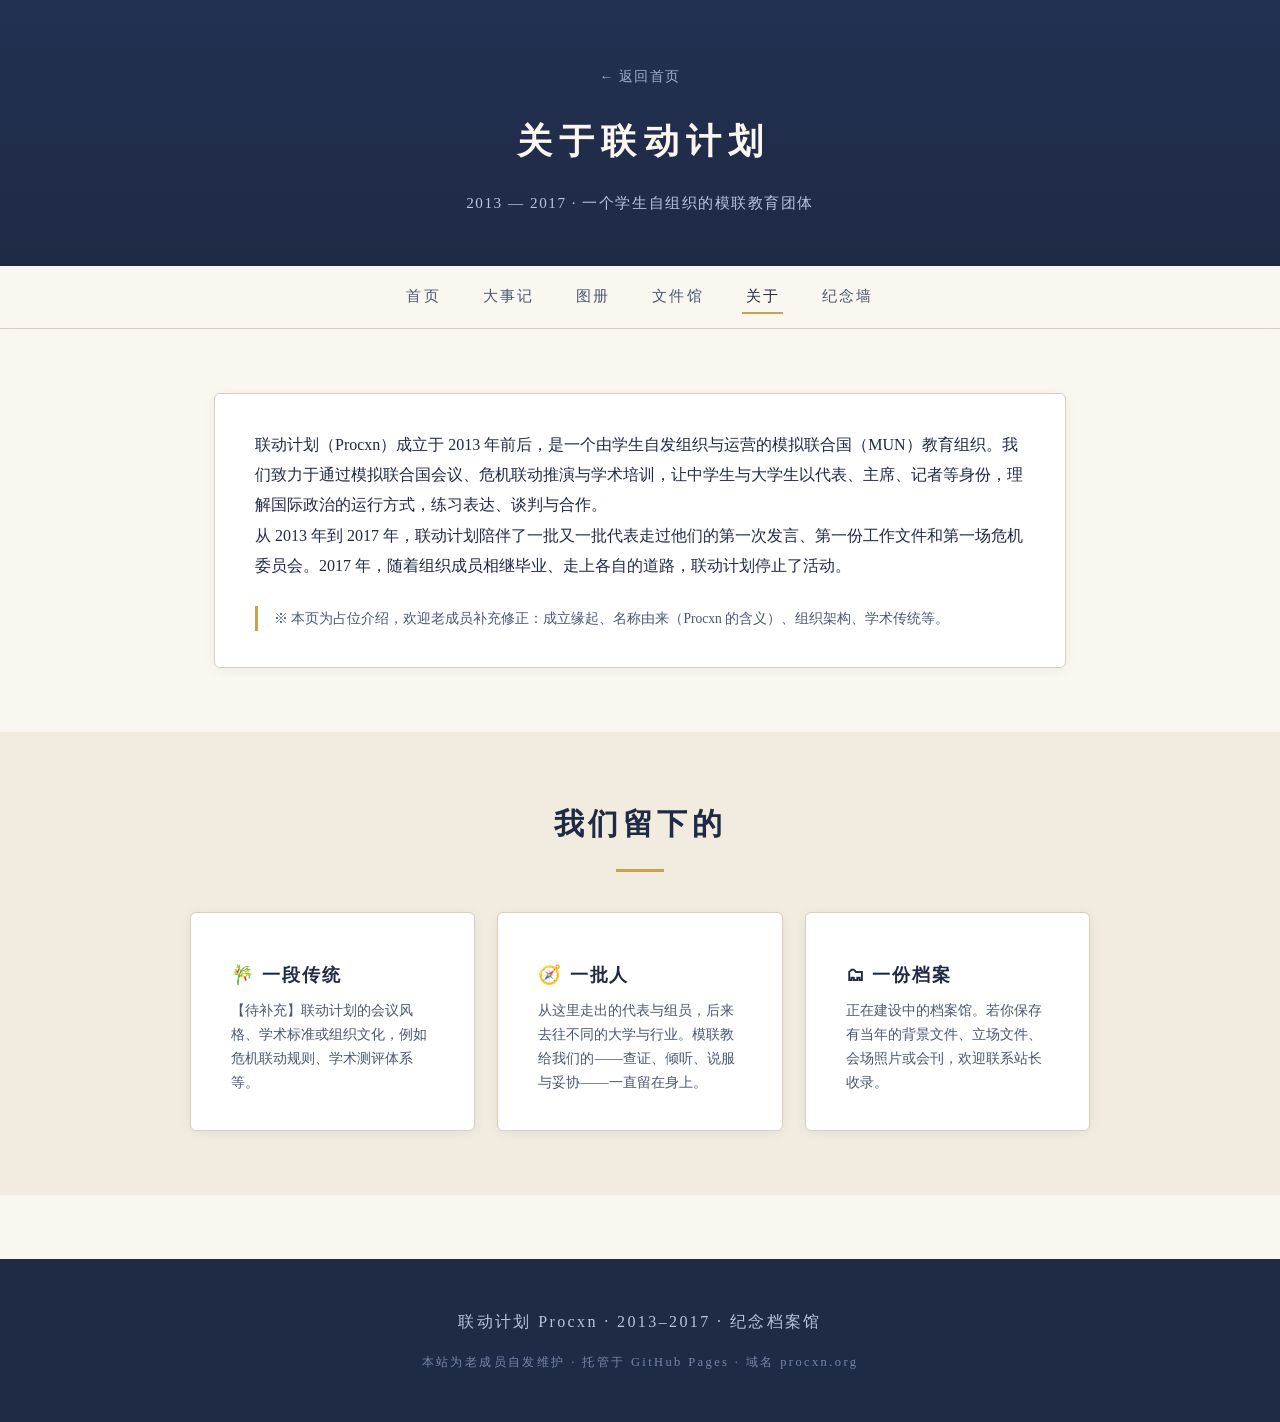
==== about.html @ cff94546 "feat: 扩展为纪念档案馆——图册（灯箱预览）、文件馆（PDF 在线阅读/筛选）、大事记、纪念墙、多页导航" ====
<!DOCTYPE html>
<html lang="zh-CN">
<head>
<meta charset="UTF-8">
<meta name="viewport" content="width=device-width, initial-scale=1.0">
<title>关于 · 联动计划 Procxn 纪念档案馆</title>
<link rel="icon" href="data:image/svg+xml,%3Csvg xmlns='http://www.w3.org/2000/svg' viewBox='0 0 100 100'%3E%3Ccircle cx='50' cy='50' r='46' fill='%231f2a44'/%3E%3Ctext x='50' y='63' font-size='42' text-anchor='middle' fill='%23e8c979' font-family='Georgia,serif'%3EP%3C/text%3E%3C/svg%3E">
<link rel="stylesheet" href="style.css">
</head>
<body>

<header class="pagehead">
  <div class="crumb"><a href="index.html">← 返回首页</a></div>
  <h1>关于联动计划</h1>
  <p>2013 — 2017 · 一个学生自组织的模联教育团体</p>
</header>

<nav class="nav">
  <a href="index.html">首页</a>
  <a href="timeline.html">大事记</a>
  <a href="gallery.html">图册</a>
  <a href="documents.html">文件馆</a>
  <a href="about.html" class="active">关于</a>
  <a href="memory.html">纪念墙</a>
</nav>

<main>
<section class="section">
  <div class="card">
    <p>联动计划（Procxn）成立于 2013 年前后，是一个由学生自发组织与运营的模拟联合国（MUN）教育组织。我们致力于通过模拟联合国会议、危机联动推演与学术培训，让中学生与大学生以代表、主席、记者等身份，理解国际政治的运行方式，练习表达、谈判与合作。</p>
    <p>从 2013 年到 2017 年，联动计划陪伴了一批又一批代表走过他们的第一次发言、第一份工作文件和第一场危机委员会。2017 年，随着组织成员相继毕业、走上各自的道路，联动计划停止了活动。</p>
    <p class="note">※ 本页为占位介绍，欢迎老成员补充修正：成立缘起、名称由来（Procxn 的含义）、组织架构、学术传统等。</p>
  </div>
</section>

<section class="section section-alt">
  <div class="inner">
    <h2>我们留下的</h2>
    <div class="portal">
      <div class="card">
        <h3>🎋 一段传统</h3>
        <p>【待补充】联动计划的会议风格、学术标准或组织文化，例如危机联动规则、学术测评体系等。</p>
      </div>
      <div class="card">
        <h3>🧭 一批人</h3>
        <p>从这里走出的代表与组员，后来去往不同的大学与行业。模联教给我们的——查证、倾听、说服与妥协——一直留在身上。</p>
      </div>
      <div class="card">
        <h3>🗂 一份档案</h3>
        <p>正在建设中的档案馆。若你保存有当年的背景文件、立场文件、会场照片或会刊，欢迎联系站长收录。</p>
      </div>
    </div>
  </div>
</section>
</main>

<footer class="footer">
  <p>联动计划 Procxn · 2013–2017 · 纪念档案馆</p>
  <p class="footer-small">本站为老成员自发维护 · 托管于 GitHub Pages · 域名 procxn.org</p>
</footer>

</body>
</html>
---- style.css ----
/* 联动计划纪念档案馆 —— 沉稳、庄重、联合国蓝与纪念金 */

:root {
  --ink: #1f2a44;
  --ink-soft: #4a5673;
  --paper: #faf7f0;
  --paper-alt: #f1ecdf;
  --gold: #c9a24b;
  --line: #d8d0bd;
}

* { box-sizing: border-box; margin: 0; padding: 0; }
html { scroll-behavior: smooth; }

body {
  font-family: "Source Han Serif SC", "Noto Serif SC", "Songti SC", SimSun, Georgia, serif;
  color: var(--ink);
  background: var(--paper);
  line-height: 1.9;
}

/* ---------- 首页 Hero ---------- */
.hero {
  min-height: 92vh;
  display: flex;
  align-items: center;
  justify-content: center;
  text-align: center;
  background: radial-gradient(ellipse at 50% -20%, #2c3a5e 0%, var(--ink) 60%, #141c30 100%);
  color: var(--paper);
  padding: 4rem 1.5rem;
}
.hero-inner { max-width: 760px; }
.emblem { font-size: 3.2rem; color: var(--gold); margin-bottom: 1rem; opacity: .9; }
.hero-domain { letter-spacing: .35em; font-size: .85rem; color: #9fb0d0; margin-bottom: 1.2rem; }
.hero h1 {
  font-size: clamp(2.6rem, 8vw, 4.5rem);
  font-weight: 700;
  letter-spacing: .25em;
  text-indent: .25em;
}
.hero-sub { margin-top: 1rem; font-size: .8rem; letter-spacing: .3em; color: #b9c4dc; }
.hero-years { margin-top: 1.6rem; font-size: 1.5rem; color: var(--gold); letter-spacing: .2em; font-family: Georgia, serif; }
.hero-epitaph { margin-top: 2rem; font-size: 1.05rem; color: #d7dcea; }
.hero-actions { margin-top: 3rem; display: flex; gap: 1.2rem; justify-content: center; flex-wrap: wrap; }
.hero-cta, .btn-gold, .btn-line {
  display: inline-block;
  color: var(--gold);
  text-decoration: none;
  border: 1px solid var(--gold);
  padding: .6rem 2rem;
  border-radius: 2rem;
  font-size: .95rem;
  letter-spacing: .1em;
  transition: background .3s, color .3s;
  cursor: pointer;
  background: transparent;
  font-family: inherit;
}
.btn-line { color: #d7dcea; border-color: #4a5673; }
.hero-cta:hover, .btn-gold:hover { background: var(--gold); color: #141c30; }
.btn-line:hover { border-color: var(--gold); color: var(--gold); }

/* ---------- 子页页头 ---------- */
.pagehead {
  background: linear-gradient(180deg, #223052 0%, var(--ink) 100%);
  color: var(--paper);
  text-align: center;
  padding: 4rem 1.5rem 3rem;
}
.pagehead h1 { font-size: 2.2rem; letter-spacing: .2em; text-indent: .2em; }
.pagehead p { margin-top: .8rem; color: #b9c4dc; font-size: .95rem; letter-spacing: .1em; }
.crumb { margin-bottom: 1.2rem; font-size: .85rem; letter-spacing: .1em; }
.crumb a { color: #9fb0d0; text-decoration: none; }
.crumb a:hover { color: var(--gold); }

/* ---------- 导航 ---------- */
.nav {
  position: sticky;
  top: 0;
  z-index: 10;
  display: flex;
  justify-content: center;
  gap: 2.2rem;
  background: rgba(250, 247, 240, .96);
  border-bottom: 1px solid var(--line);
  padding: .9rem 1rem;
  backdrop-filter: blur(6px);
  flex-wrap: wrap;
}
.nav a { color: var(--ink-soft); text-decoration: none; font-size: .95rem; letter-spacing: .15em; padding: .1rem .2rem; }
.nav a:hover { color: var(--gold); }
.nav a.active { color: var(--ink); border-bottom: 2px solid var(--gold); }

/* ---------- 通用区块 ---------- */
.section { max-width: 900px; margin: 0 auto; padding: 4rem 1.5rem; }
.section-alt { max-width: none; background: var(--paper-alt); }
.section-alt > .inner { max-width: 900px; margin: 0 auto; }
.section h2 {
  font-size: 1.9rem; letter-spacing: .15em; margin-bottom: 2.5rem; text-align: center;
}
.section h2::after {
  content: ""; display: block; width: 3rem; height: 3px;
  background: var(--gold); margin: 1rem auto 0;
}
.card {
  background: #fff; border: 1px solid var(--line); border-radius: 6px;
  padding: 2.2rem 2.5rem; box-shadow: 0 2px 12px rgba(31, 42, 68, .06);
}
.note {
  margin-top: 1.5rem; font-size: .85rem; color: var(--ink-soft);
  border-left: 3px solid var(--gold); padding-left: 1rem;
}

/* ---------- 首页板块卡片 ---------- */
.portal {
  display: grid;
  grid-template-columns: repeat(auto-fit, minmax(230px, 1fr));
  gap: 1.4rem;
}
.portal a {
  display: block; text-decoration: none; color: inherit;
  background: #fff; border: 1px solid var(--line); border-radius: 6px;
  padding: 1.8rem 1.6rem; transition: transform .2s, box-shadow .2s, border-color .2s;
}
.portal a:hover {
  transform: translateY(-4px);
  box-shadow: 0 8px 24px rgba(31, 42, 68, .12);
  border-color: var(--gold);
}
.portal .ico { font-size: 1.8rem; }
.portal h3 { margin: .6rem 0 .4rem; font-size: 1.15rem; letter-spacing: .1em; }
.portal p { font-size: .88rem; color: var(--ink-soft); line-height: 1.7; }
.portal .cnt { display: inline-block; margin-top: .8rem; font-size: .78rem; color: var(--gold); letter-spacing: .1em; }

/* 最近收录 */
.recent-item {
  display: flex; gap: 1rem; align-items: baseline;
  padding: 1rem 0; border-bottom: 1px dashed var(--line);
}
.recent-item:last-child { border-bottom: none; }
.recent-item .tag {
  flex: 0 0 auto; font-size: .75rem; color: var(--gold);
  border: 1px solid var(--gold); border-radius: 1rem; padding: 0 .7rem;
}
.recent-item a { color: var(--ink); text-decoration: none; }
.recent-item a:hover { color: var(--gold); }
.recent-item .yr { margin-left: auto; color: var(--ink-soft); font-size: .85rem; font-family: Georgia, serif; }

/* ---------- 图册列表 ---------- */
.album-grid {
  display: grid;
  grid-template-columns: repeat(auto-fill, minmax(250px, 1fr));
  gap: 1.5rem;
}
.album-card {
  display: block; text-decoration: none; color: inherit;
  background: #fff; border: 1px solid var(--line); border-radius: 6px;
  overflow: hidden; transition: transform .2s, box-shadow .2s;
}
.album-card:hover { transform: translateY(-4px); box-shadow: 0 8px 24px rgba(31, 42, 68, .14); }
.album-card .cover { width: 100%; height: 170px; object-fit: cover; display: block; background: var(--ink); }
.album-card .cover.empty { display: flex; align-items: center; justify-content: center; color: #9fb0d0; font-size: .9rem; letter-spacing: .2em; }
.album-card .meta { padding: 1.1rem 1.3rem 1.3rem; }
.album-card h3 { font-size: 1.08rem; letter-spacing: .08em; }
.album-card .yr { color: var(--gold); font-family: Georgia, serif; font-size: .9rem; }
.album-card p { font-size: .85rem; color: var(--ink-soft); margin-top: .4rem; line-height: 1.7; }

/* ---------- 图册内页 ---------- */
.photo-grid {
  columns: 3 240px; column-gap: 1rem;
}
.photo-grid figure {
  break-inside: avoid; margin: 0 0 1rem;
  border: 1px solid var(--line); border-radius: 4px; overflow: hidden;
  background: #fff; cursor: zoom-in;
}
.photo-grid img { width: 100%; display: block; transition: transform .3s; }
.photo-grid figure:hover img { transform: scale(1.02); }
.photo-grid figcaption { font-size: .8rem; color: var(--ink-soft); padding: .5rem .8rem; }
.empty-state {
  text-align: center; padding: 4rem 1rem; color: var(--ink-soft);
  border: 1px dashed var(--line); border-radius: 6px; background: #fff;
}
.empty-state .ico { font-size: 2.4rem; display: block; margin-bottom: 1rem; opacity: .6; }

/* ---------- 灯箱 ---------- */
.lightbox {
  display: none; position: fixed; inset: 0; z-index: 100;
  background: rgba(10, 14, 24, .94);
  align-items: center; justify-content: center;
}
.lightbox.open { display: flex; }
.lightbox img { max-width: 88vw; max-height: 82vh; border: 1px solid rgba(201, 162, 75, .4); }
.lb-caption {
  position: absolute; bottom: 2.2rem; left: 0; right: 0;
  text-align: center; color: #d7dcea; font-size: .95rem; letter-spacing: .05em; padding: 0 3rem;
}
.lb-count {
  position: absolute; top: 1.4rem; left: 50%; transform: translateX(-50%);
  color: #9fb0d0; font-family: Georgia, serif; letter-spacing: .2em; font-size: .9rem;
}
.lb-btn {
  position: absolute; background: none; border: none; color: #e8dfc8;
  font-size: 2.6rem; cursor: pointer; line-height: 1; padding: 1rem;
  font-family: Georgia, serif; transition: color .2s;
}
.lb-btn:hover { color: var(--gold); }
.lb-prev { left: .5rem; top: 50%; transform: translateY(-50%); }
.lb-next { right: .5rem; top: 50%; transform: translateY(-50%); }
.lb-close { right: .5rem; top: .4rem; font-size: 2rem; }

/* ---------- 文件馆 ---------- */
.filter-bar { display: flex; gap: .8rem; flex-wrap: wrap; margin-bottom: 2rem; align-items: center; }
.filter-bar input, .filter-bar select {
  font-family: inherit; font-size: .92rem; color: var(--ink);
  border: 1px solid var(--line); border-radius: 4px; padding: .5rem .9rem;
  background: #fff;
}
.filter-bar input { flex: 1 1 220px; }
.filter-bar select { min-width: 130px; }
.doc-grid { display: grid; grid-template-columns: repeat(auto-fill, minmax(260px, 1fr)); gap: 1.4rem; }
.doc-card {
  background: #fff; border: 1px solid var(--line); border-radius: 6px;
  padding: 1.5rem 1.6rem; display: flex; flex-direction: column; gap: .6rem;
}
.doc-card .cat {
  align-self: flex-start; font-size: .75rem; color: var(--gold);
  border: 1px solid var(--gold); border-radius: 1rem; padding: 0 .7rem; letter-spacing: .1em;
}
.doc-card h3 { font-size: 1.05rem; letter-spacing: .05em; line-height: 1.6; }
.doc-card .desc { font-size: .85rem; color: var(--ink-soft); line-height: 1.75; flex: 1; }
.doc-card .acts { display: flex; gap: .8rem; margin-top: .4rem; }
.doc-card .acts button, .doc-card .acts a {
  font-family: inherit; font-size: .85rem; text-decoration: none; cursor: pointer;
  border-radius: 2rem; padding: .3rem 1.2rem; letter-spacing: .08em;
  border: 1px solid var(--gold); background: transparent; color: var(--gold);
  transition: background .25s, color .25s;
}
.doc-card .acts button:hover:not(:disabled), .doc-card .acts a:hover { background: var(--gold); color: #fff; }
.doc-card .acts button:disabled { border-color: var(--line); color: #b0a88f; cursor: not-allowed; }

/* PDF 预览弹窗 */
.viewer {
  display: none; position: fixed; inset: 0; z-index: 100;
  background: rgba(10, 14, 24, .92);
}
.viewer.open { display: flex; flex-direction: column; }
.viewer-bar {
  display: flex; align-items: center; gap: 1rem;
  padding: .8rem 1.4rem; color: #e8dfc8; background: rgba(20, 28, 48, .9);
}
.viewer-bar .vt { flex: 1; font-size: .95rem; letter-spacing: .05em; overflow: hidden; white-space: nowrap; text-overflow: ellipsis; }
.viewer-bar a, .viewer-bar button {
  font-family: inherit; font-size: .85rem; cursor: pointer; text-decoration: none;
  color: var(--gold); border: 1px solid var(--gold); background: transparent;
  border-radius: 2rem; padding: .25rem 1.1rem; letter-spacing: .08em;
}
.viewer-bar a:hover, .viewer-bar button:hover { background: var(--gold); color: #fff; }
.viewer iframe { flex: 1; width: 100%; border: none; background: #525659; }

/* ---------- 大事记 ---------- */
.timeline { list-style: none; }
.timeline li { display: flex; gap: 2rem; padding: 1.8rem 0; border-bottom: 1px dashed var(--line); }
.timeline li:last-child { border-bottom: none; }
.tl-year { flex: 0 0 4.5rem; font-family: Georgia, serif; font-size: 1.4rem; color: var(--gold); text-align: right; }
.tl-body h3 { font-size: 1.15rem; margin-bottom: .4rem; }
.tl-body p { color: var(--ink-soft); }

/* ---------- 纪念墙 ---------- */
.wall { display: grid; grid-template-columns: repeat(auto-fill, minmax(260px, 1fr)); gap: 1.4rem; }
.wall .card { padding: 1.8rem 1.8rem; }
.wall blockquote { font-size: 1.05rem; text-align: left; }
.wall blockquote footer { margin-top: 1rem; font-size: .85rem; color: var(--ink-soft); text-align: right; }

/* ---------- 页脚 ---------- */
.footer {
  background: var(--ink); color: #b9c4dc;
  text-align: center; padding: 3rem 1.5rem; letter-spacing: .15em; margin-top: 4rem;
}
.footer-small { margin-top: .8rem; font-size: .78rem; color: #7487ab; }
.footer a { color: #9fb0d0; }

@media (max-width: 600px) {
  .timeline li { flex-direction: column; gap: .3rem; }
  .tl-year { text-align: left; }
  .card { padding: 1.5rem 1.4rem; }
  .nav { gap: 1.1rem; }
  .viewer-bar { flex-wrap: wrap; }
}
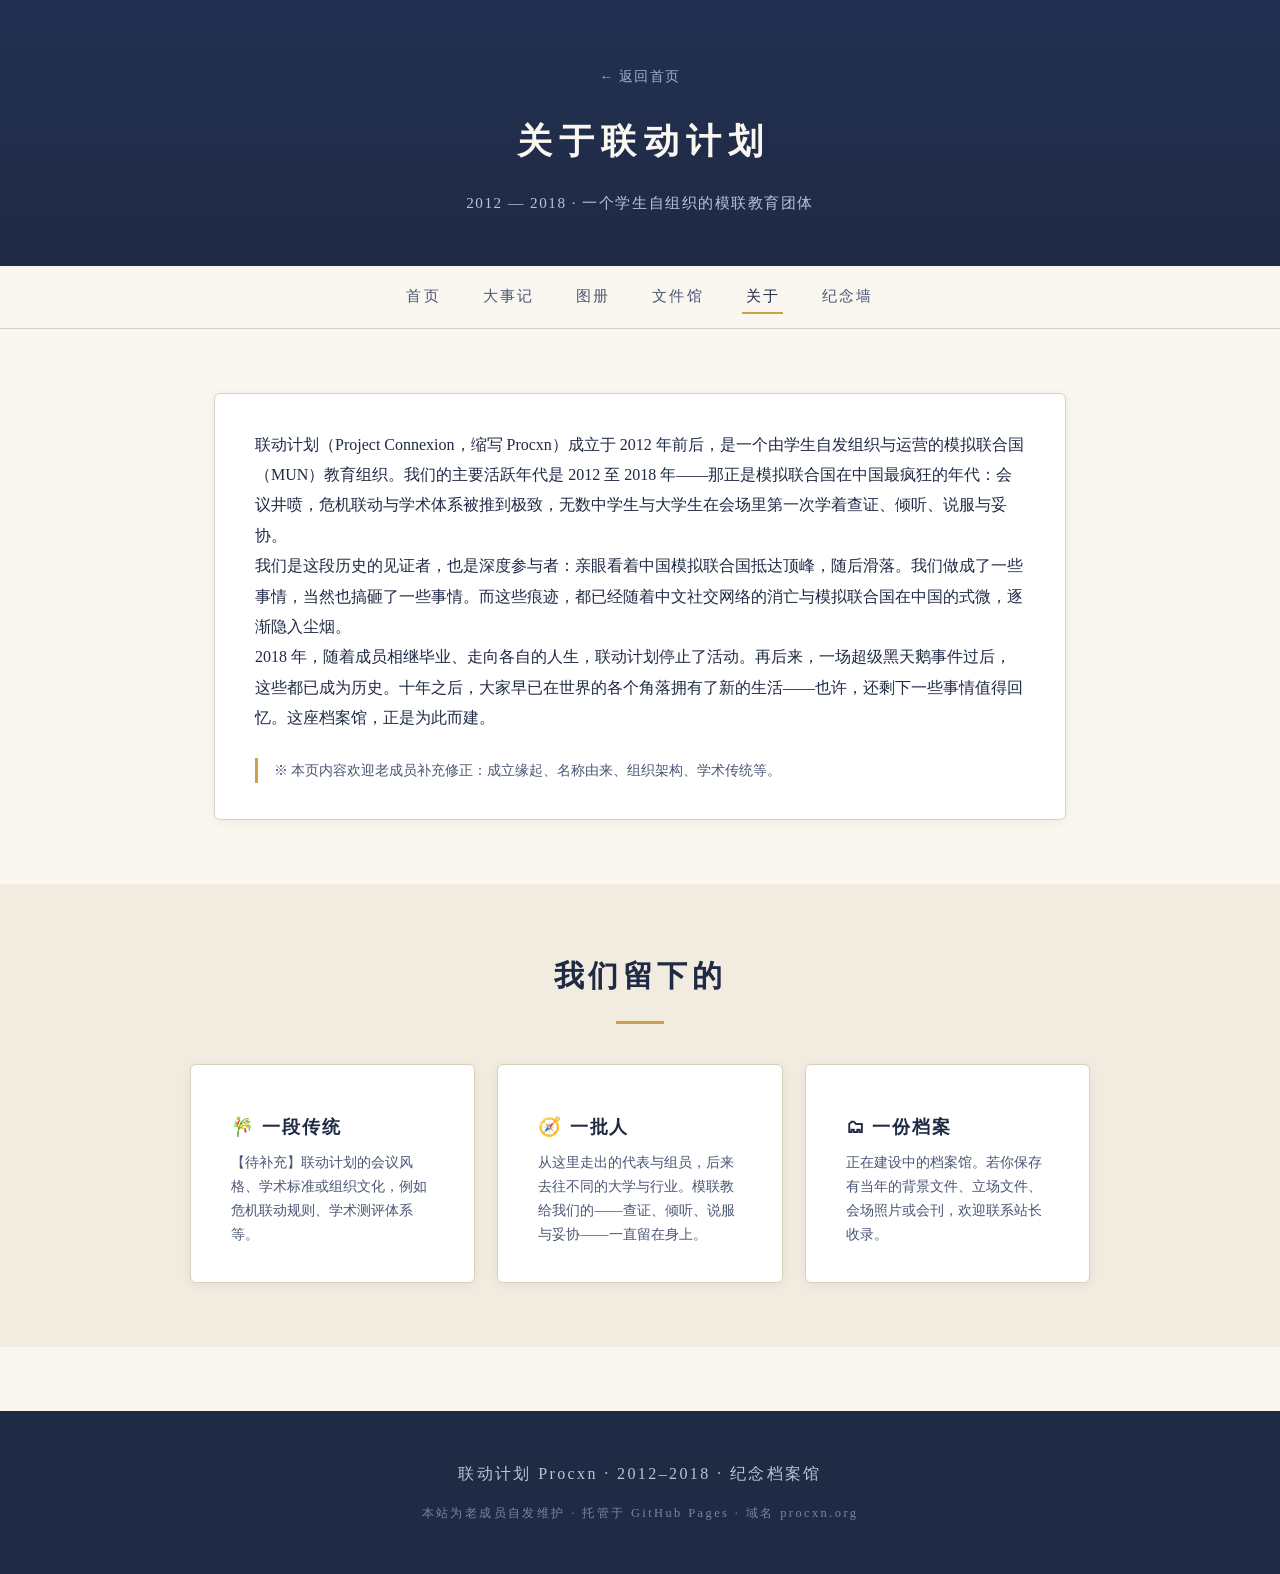
==== commit 3f78dd62: "content: 修正为 Project Connexion，活跃年代 2012-2018，重写首页题记与组织介绍" ====
--- a/about.html
+++ b/about.html
@@ -12,7 +12,7 @@
 <header class="pagehead">
   <div class="crumb"><a href="index.html">← 返回首页</a></div>
   <h1>关于联动计划</h1>
-  <p>2013 — 2017 · 一个学生自组织的模联教育团体</p>
+  <p>2012 — 2018 · 一个学生自组织的模联教育团体</p>
 </header>
 
 <nav class="nav">
@@ -27,9 +27,10 @@
 <main>
 <section class="section">
   <div class="card">
-    <p>联动计划（Procxn）成立于 2013 年前后，是一个由学生自发组织与运营的模拟联合国（MUN）教育组织。我们致力于通过模拟联合国会议、危机联动推演与学术培训，让中学生与大学生以代表、主席、记者等身份，理解国际政治的运行方式，练习表达、谈判与合作。</p>
-    <p>从 2013 年到 2017 年，联动计划陪伴了一批又一批代表走过他们的第一次发言、第一份工作文件和第一场危机委员会。2017 年，随着组织成员相继毕业、走上各自的道路，联动计划停止了活动。</p>
-    <p class="note">※ 本页为占位介绍，欢迎老成员补充修正：成立缘起、名称由来（Procxn 的含义）、组织架构、学术传统等。</p>
+    <p>联动计划（Project Connexion，缩写 Procxn）成立于 2012 年前后，是一个由学生自发组织与运营的模拟联合国（MUN）教育组织。我们的主要活跃年代是 2012 至 2018 年——那正是模拟联合国在中国最疯狂的年代：会议井喷，危机联动与学术体系被推到极致，无数中学生与大学生在会场里第一次学着查证、倾听、说服与妥协。</p>
+    <p>我们是这段历史的见证者，也是深度参与者：亲眼看着中国模拟联合国抵达顶峰，随后滑落。我们做成了一些事情，当然也搞砸了一些事情。而这些痕迹，都已经随着中文社交网络的消亡与模拟联合国在中国的式微，逐渐隐入尘烟。</p>
+    <p>2018 年，随着成员相继毕业、走向各自的人生，联动计划停止了活动。再后来，一场超级黑天鹅事件过后，这些都已成为历史。十年之后，大家早已在世界的各个角落拥有了新的生活——也许，还剩下一些事情值得回忆。这座档案馆，正是为此而建。</p>
+    <p class="note">※ 本页内容欢迎老成员补充修正：成立缘起、名称由来、组织架构、学术传统等。</p>
   </div>
 </section>
 
@@ -55,7 +56,7 @@
 </main>
 
 <footer class="footer">
-  <p>联动计划 Procxn · 2013–2017 · 纪念档案馆</p>
+  <p>联动计划 Procxn · 2012–2018 · 纪念档案馆</p>
   <p class="footer-small">本站为老成员自发维护 · 托管于 GitHub Pages · 域名 procxn.org</p>
 </footer>
 
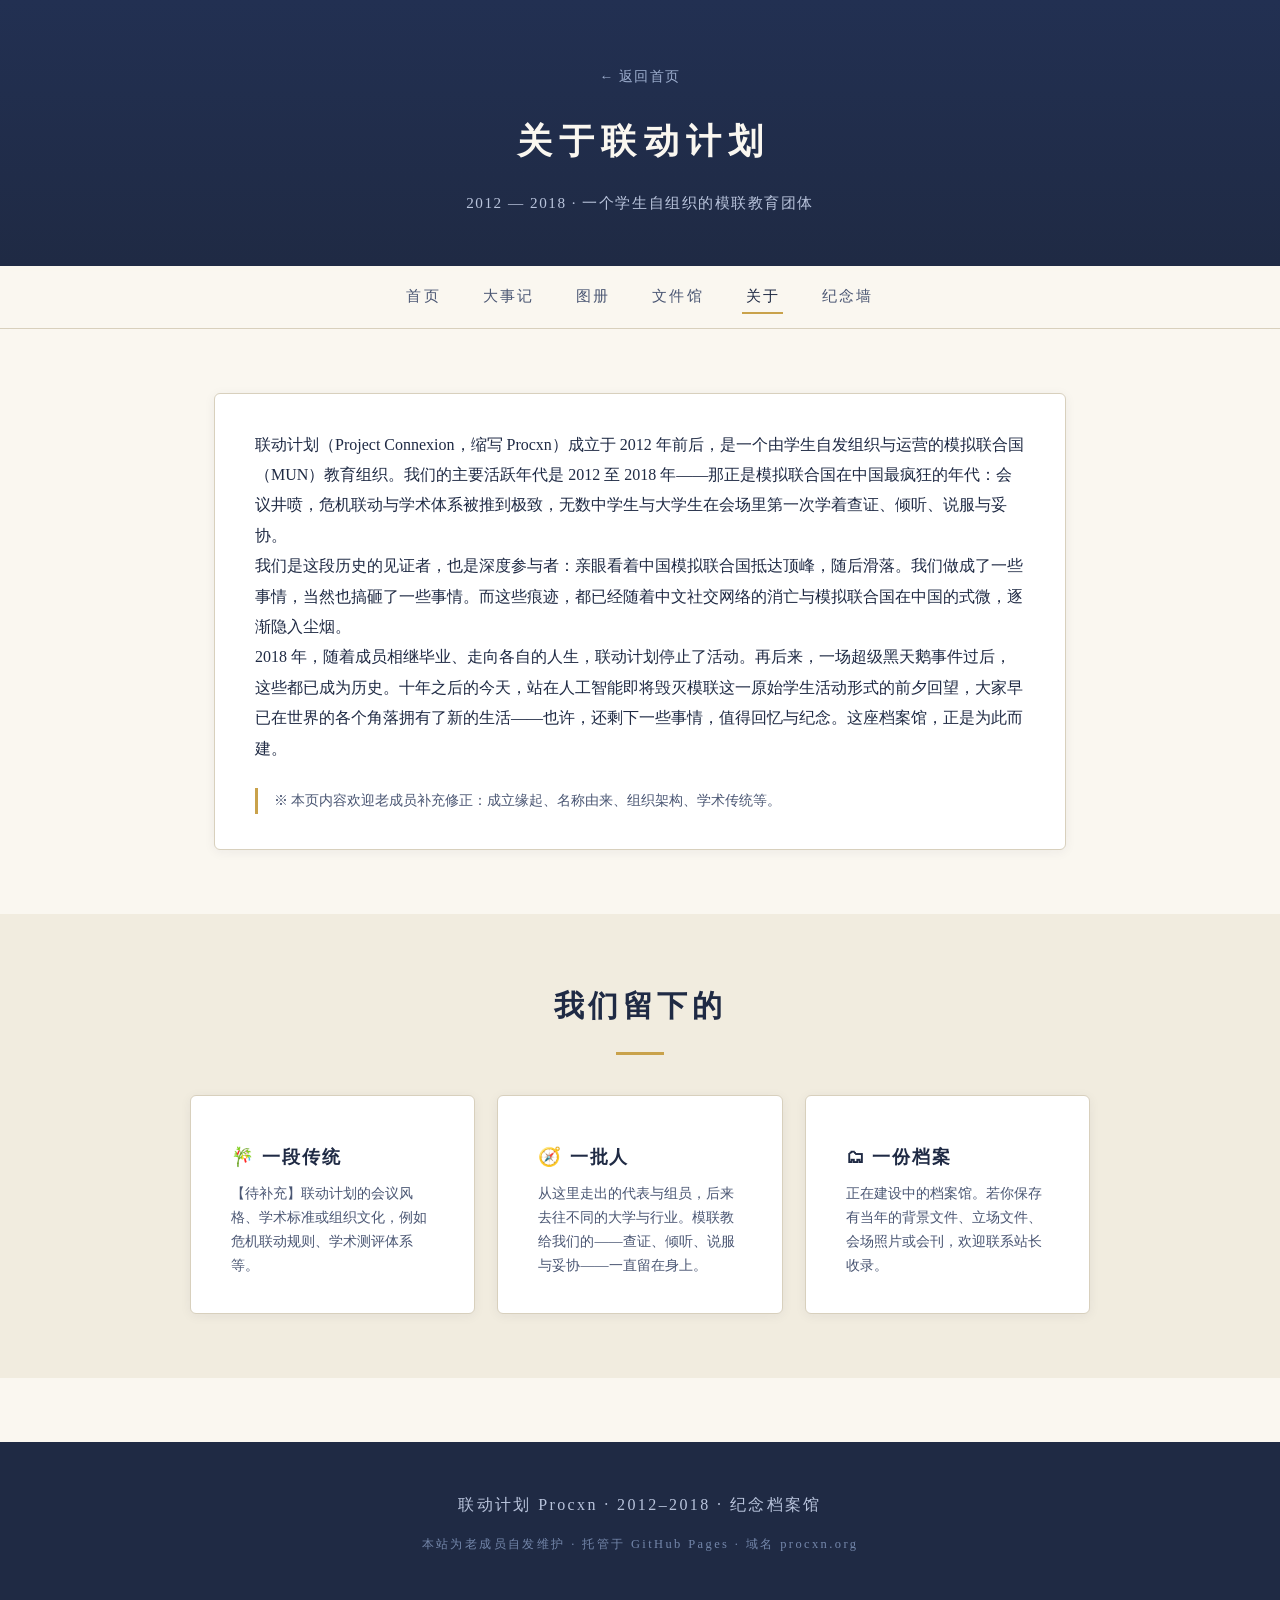
==== commit f3f60af3: "content: 题记增补人工智能时代的注脚——值得回忆与纪念" ====
--- a/about.html
+++ b/about.html
@@ -29,7 +29,7 @@
   <div class="card">
     <p>联动计划（Project Connexion，缩写 Procxn）成立于 2012 年前后，是一个由学生自发组织与运营的模拟联合国（MUN）教育组织。我们的主要活跃年代是 2012 至 2018 年——那正是模拟联合国在中国最疯狂的年代：会议井喷，危机联动与学术体系被推到极致，无数中学生与大学生在会场里第一次学着查证、倾听、说服与妥协。</p>
     <p>我们是这段历史的见证者，也是深度参与者：亲眼看着中国模拟联合国抵达顶峰，随后滑落。我们做成了一些事情，当然也搞砸了一些事情。而这些痕迹，都已经随着中文社交网络的消亡与模拟联合国在中国的式微，逐渐隐入尘烟。</p>
-    <p>2018 年，随着成员相继毕业、走向各自的人生，联动计划停止了活动。再后来，一场超级黑天鹅事件过后，这些都已成为历史。十年之后，大家早已在世界的各个角落拥有了新的生活——也许，还剩下一些事情值得回忆。这座档案馆，正是为此而建。</p>
+    <p>2018 年，随着成员相继毕业、走向各自的人生，联动计划停止了活动。再后来，一场超级黑天鹅事件过后，这些都已成为历史。十年之后的今天，站在人工智能即将毁灭模联这一原始学生活动形式的前夕回望，大家早已在世界的各个角落拥有了新的生活——也许，还剩下一些事情，值得回忆与纪念。这座档案馆，正是为此而建。</p>
     <p class="note">※ 本页内容欢迎老成员补充修正：成立缘起、名称由来、组织架构、学术传统等。</p>
   </div>
 </section>
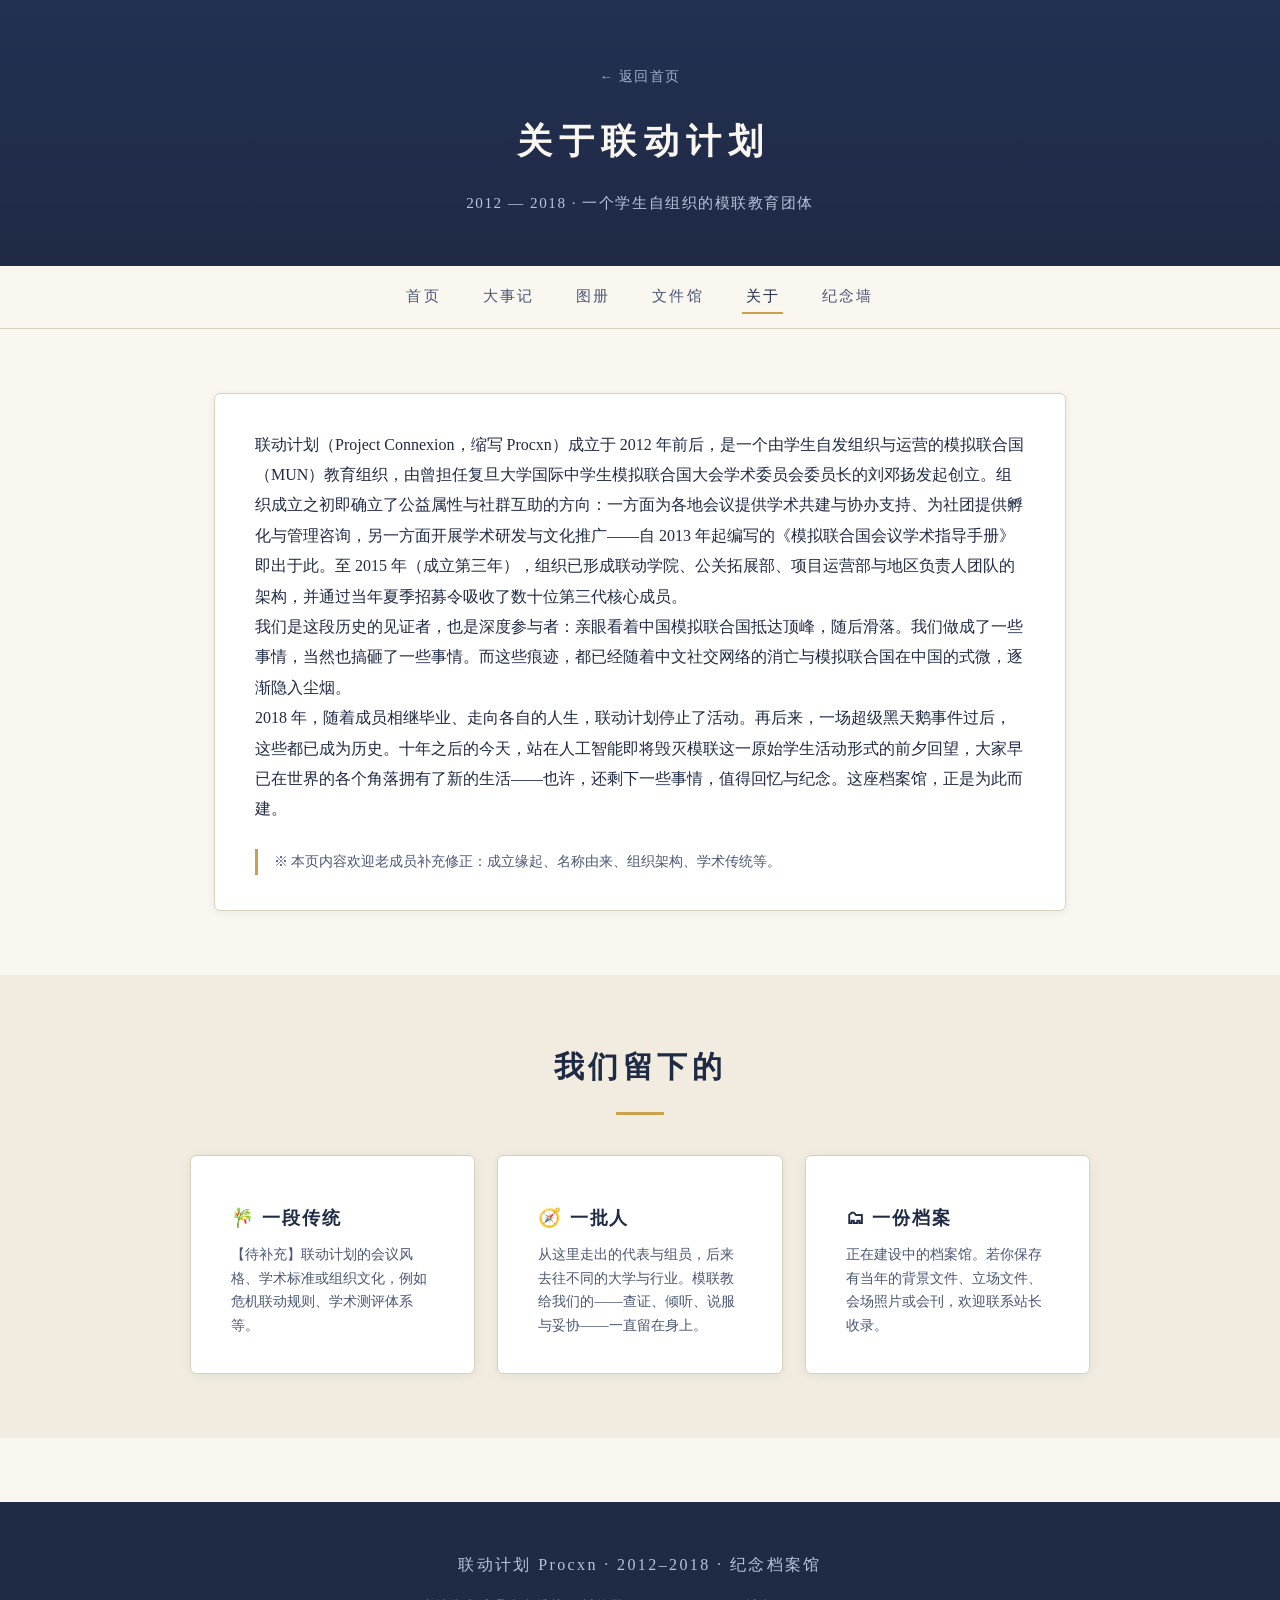
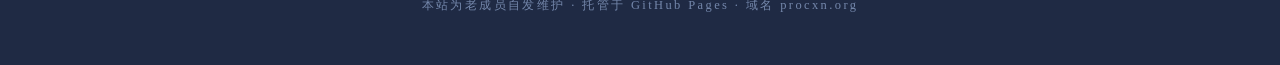
==== commit 6ad7afb1: "archive: 收录2015夏季招募令与第三届华熠新闻稿，about页补组织沿革" ====
--- a/about.html
+++ b/about.html
@@ -27,7 +27,7 @@
 <main>
 <section class="section">
   <div class="card">
-    <p>联动计划（Project Connexion，缩写 Procxn）成立于 2012 年前后，是一个由学生自发组织与运营的模拟联合国（MUN）教育组织。我们的主要活跃年代是 2012 至 2018 年——那正是模拟联合国在中国最疯狂的年代：会议井喷，危机联动与学术体系被推到极致，无数中学生与大学生在会场里第一次学着查证、倾听、说服与妥协。</p>
+    <p>联动计划（Project Connexion，缩写 Procxn）成立于 2012 年前后，是一个由学生自发组织与运营的模拟联合国（MUN）教育组织，由曾担任复旦大学国际中学生模拟联合国大会学术委员会委员长的刘邓扬发起创立。组织成立之初即确立了公益属性与社群互助的方向：一方面为各地会议提供学术共建与协办支持、为社团提供孵化与管理咨询，另一方面开展学术研发与文化推广——自 2013 年起编写的《模拟联合国会议学术指导手册》即出于此。至 2015 年（成立第三年），组织已形成联动学院、公关拓展部、项目运营部与地区负责人团队的架构，并通过当年夏季招募令吸收了数十位第三代核心成员。</p>
     <p>我们是这段历史的见证者，也是深度参与者：亲眼看着中国模拟联合国抵达顶峰，随后滑落。我们做成了一些事情，当然也搞砸了一些事情。而这些痕迹，都已经随着中文社交网络的消亡与模拟联合国在中国的式微，逐渐隐入尘烟。</p>
     <p>2018 年，随着成员相继毕业、走向各自的人生，联动计划停止了活动。再后来，一场超级黑天鹅事件过后，这些都已成为历史。十年之后的今天，站在人工智能即将毁灭模联这一原始学生活动形式的前夕回望，大家早已在世界的各个角落拥有了新的生活——也许，还剩下一些事情，值得回忆与纪念。这座档案馆，正是为此而建。</p>
     <p class="note">※ 本页内容欢迎老成员补充修正：成立缘起、名称由来、组织架构、学术传统等。</p>
